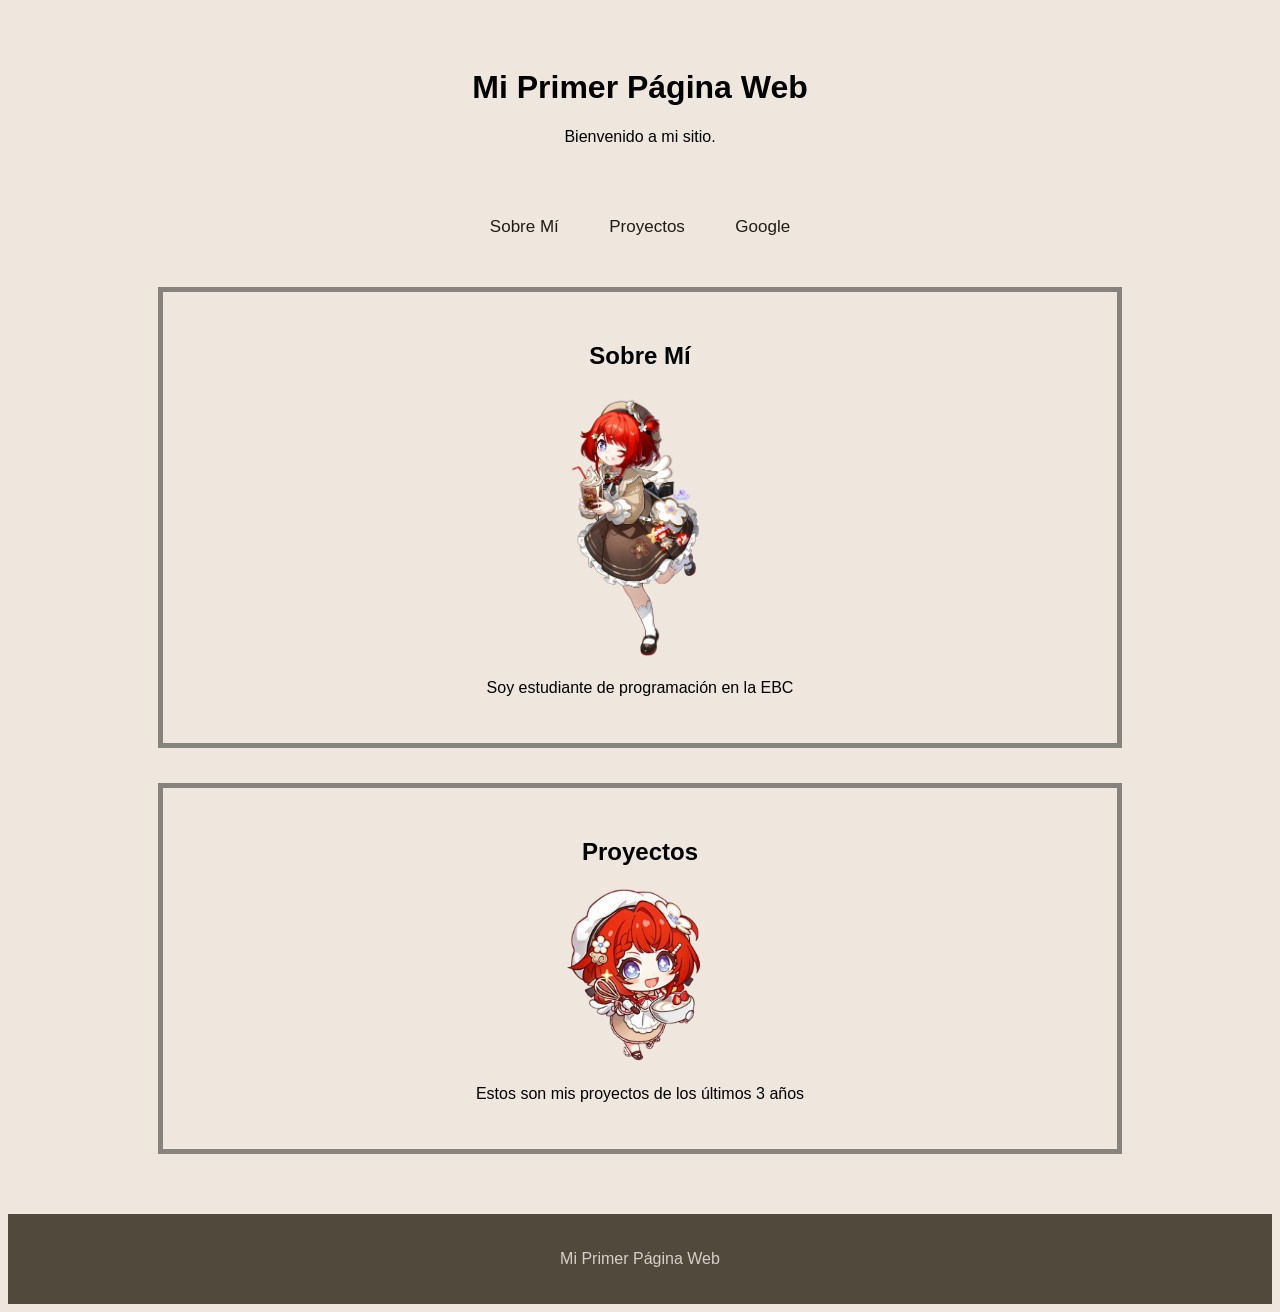
==== index.html @ ec69f262 "Add files via upload" ====
<!DOCTYPE html>
<html lang="en">

    <head>
        <meta charset="UTF-8">
        <meta name="viewport" content="width=device-width, initial-scale=1.0">
        <title>Mi Primera Página</title>
        <link rel="stylesheet" href="./style.css">
    </head>

    <body>
        <header>
              <h1>Mi Primer Página Web</h1>
              <p>Bienvenido a mi sitio.</p>
        </header>

        <nav>
            <a href="#Sobre-mi">Sobre Mí</a>
            <a href="#Proyectos">Proyectos</a>
            <a href="https://www.google.com">Google</a>
        </nav>

        <section id="Sobre-mi">
            <h2>Sobre Mí</h2>
            <img src="./img/tribisina.png" alt="Honkai Star Rail Tribbie">
            <p>Soy estudiante de programación en la EBC</p>
        </section>

       <section id="Proyectos">
            <h2>Proyectos</h2>
            <img src="./img/tribichef.png" alt="Tribbie Chibi">
            <p>Estos son mis proyectos de los últimos 3 años</p>
        </section>

        <footer>
            <p>Mi Primer Página Web</p>
        </footer>
    
    </body>

    <script src="./script.js"></script>

</html>
---- style.css ----
body{
    font-family: Verdana, Geneva, Tahoma, sans-serif;
    background-color: rgb(239, 230, 221);
    margin: 5;
}

header{
    text-align: center;
    padding: 40px;    
}


    
nav{
    text-align: center;
    padding: 15px;
}

nav a{
    text-decoration: none;
    margin: 23px;
    color: rgb(31, 27, 22);
    font-size: 17px;
}

nav a:hover{
    color: rgb(184, 171, 155);
}

section{
    padding: 30px;
}

footer{
    text-align: center;
    padding: 20px;
    background-color: rgb(82, 73, 61);
    margin-top: 60px;
    color: rgb(214, 207, 200);
}

section{
    border: 5px solid rgb(133, 131, 123);
    text-align: center;
    margin-left: 150px;
    margin-right: 150px;
    margin-bottom: 35px;
    margin-top: 35px;
}

img{
    width: 20%;
    border-radius: 10%;
}

@media (max-width: 600px) {
    header{
        padding: 10px;

    }
    nav a{
        display: block;
        margin: 10px;
    }

    section{
        text-align: center;
        width: 300px;
        padding: 15px;
        margin-left: 75px;
        margin-right: 75px;
        margin-bottom: 16px;
        margin-top: 16px;
    }

    h1{
        font-size: 20px;
    }

    img{
        width: 80%;
    }
}
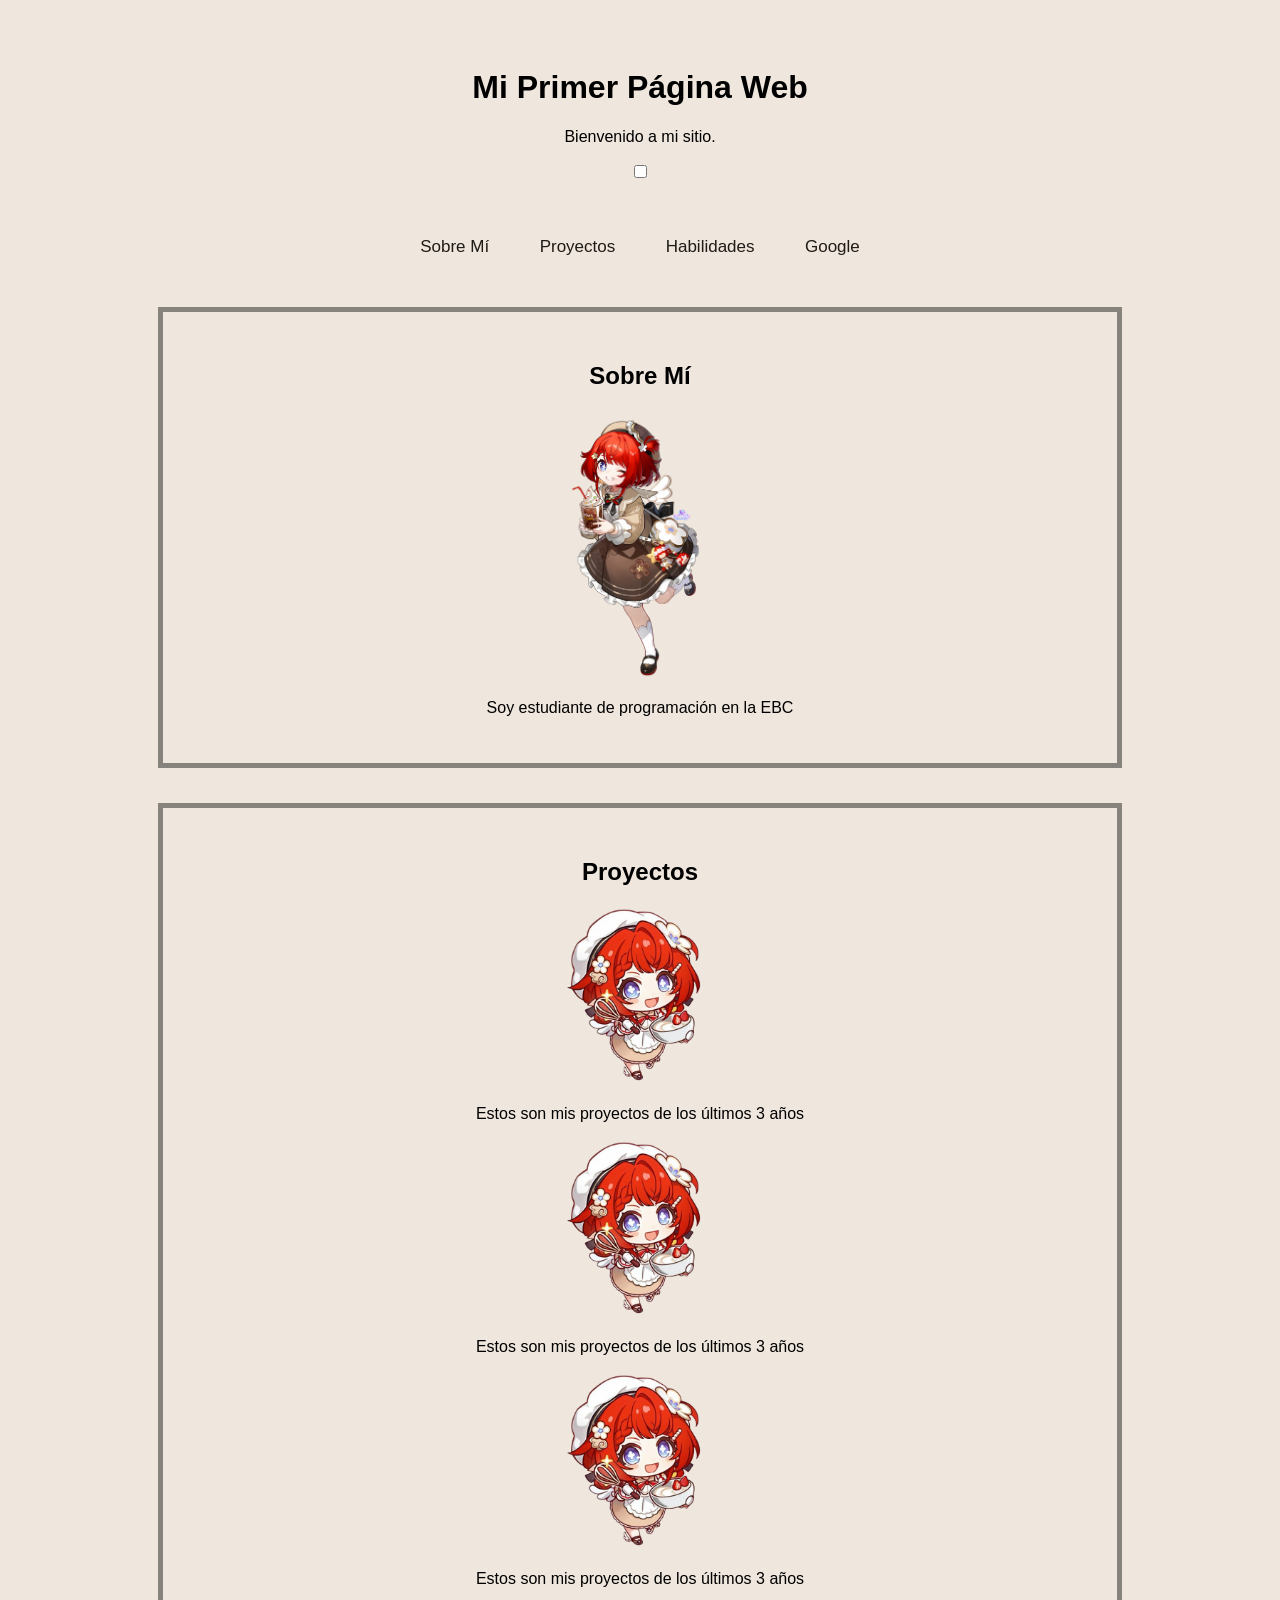
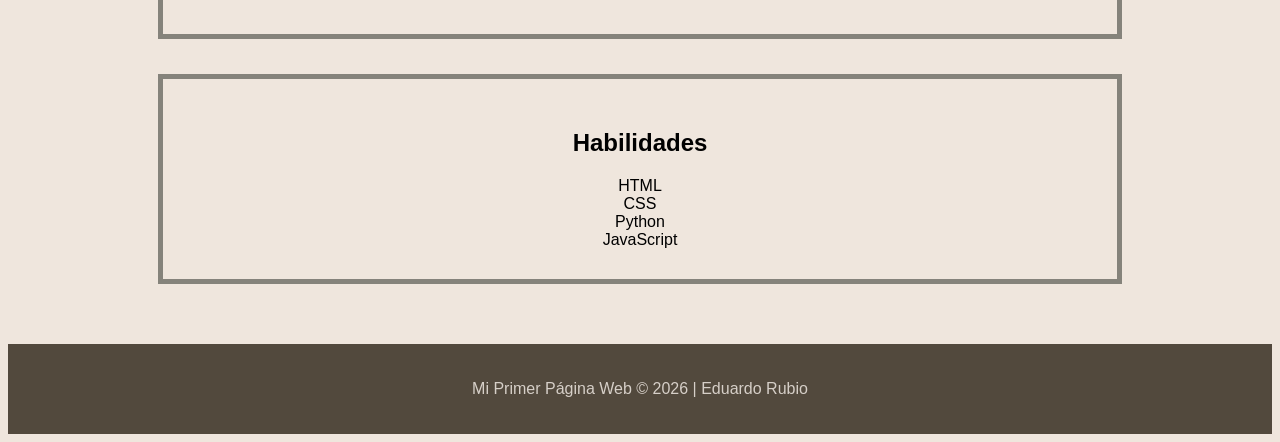
==== commit c6e93c9f: "Refactor index.html with new sections and classes Updated the HTML structure to include new sections" ====
--- a/index.html
+++ b/index.html
@@ -9,35 +9,69 @@
     </head>
 
     <body>
-        <header>
+        <header class="header">
               <h1>Mi Primer Página Web</h1>
-              <p>Bienvenido a mi sitio.</p>
+              <p class="subtitulo">Bienvenido a mi sitio.</p>
+                <label id="btn-tema" class="switch">
+                    <input type="checkbox">
+                    <span class="slider round"></span>
+                </label>
         </header>
 
-        <nav>
+        <nav class="menu">
             <a href="#Sobre-mi">Sobre Mí</a>
             <a href="#Proyectos">Proyectos</a>
+            <a href="#Habilidades">Habilidades</a>
             <a href="https://www.google.com">Google</a>
         </nav>
 
-        <section id="Sobre-mi">
+     <main>
+        <section id="Sobre-mi" class="seccion">
             <h2>Sobre Mí</h2>
-            <img src="./img/tribisina.png" alt="Honkai Star Rail Tribbie">
-            <p>Soy estudiante de programación en la EBC</p>
+            <div class="sobre-mi-contenido">
+                <img src="./img/tribisina.png" alt="Honkai Star Rail Tribbie">
+                <div class="texto">
+                    <p>Soy estudiante de programación en la EBC</p>
+                </div>
+            </div>
         </section>
 
-       <section id="Proyectos">
+       <section id="Proyectos" class="seccion">
             <h2>Proyectos</h2>
-            <img src="./img/tribichef.png" alt="Tribbie Chibi">
-            <p>Estos son mis proyectos de los últimos 3 años</p>
+            <div class="cards">
+                <div class="proyecto-card">
+                <img src="./img/tribichef.png" alt="Tribbie Chibi">
+                <p>Estos son mis proyectos de los últimos 3 años</p>
+            </div>
+            <div class="proyecto-card">
+                <img src="./img/tribichef.png" alt="Tribbie Chibi">
+                <p>Estos son mis proyectos de los últimos 3 años</p>
+            </div>
+            <div class="proyecto-card">
+                <img src="./img/tribichef.png" alt="Tribbie Chibi">
+                <p>Estos son mis proyectos de los últimos 3 años</p>
+            </div>
+            </div>
+            
         </section>
 
-        <footer>
-            <p>Mi Primer Página Web</p>
+        <section id="Habilidades" class="seccion">
+            <h2>Habilidades</h2>
+            <div class="habilidades-grid">
+                <div class="habilidades">HTML</div>
+                <div class="habilidades">CSS</div>
+                <div class="habilidades">Python</div>
+                <div class="habilidades">JavaScript</div>
+            </div>
+        </section>
+     </main>
+
+        <footer class="footer">
+            <p>Mi Primer Página Web &copy; 2026 | Eduardo Rubio</p>
         </footer>
     
     </body>
 
     <script src="./script.js"></script>
 
-</html>+</html>
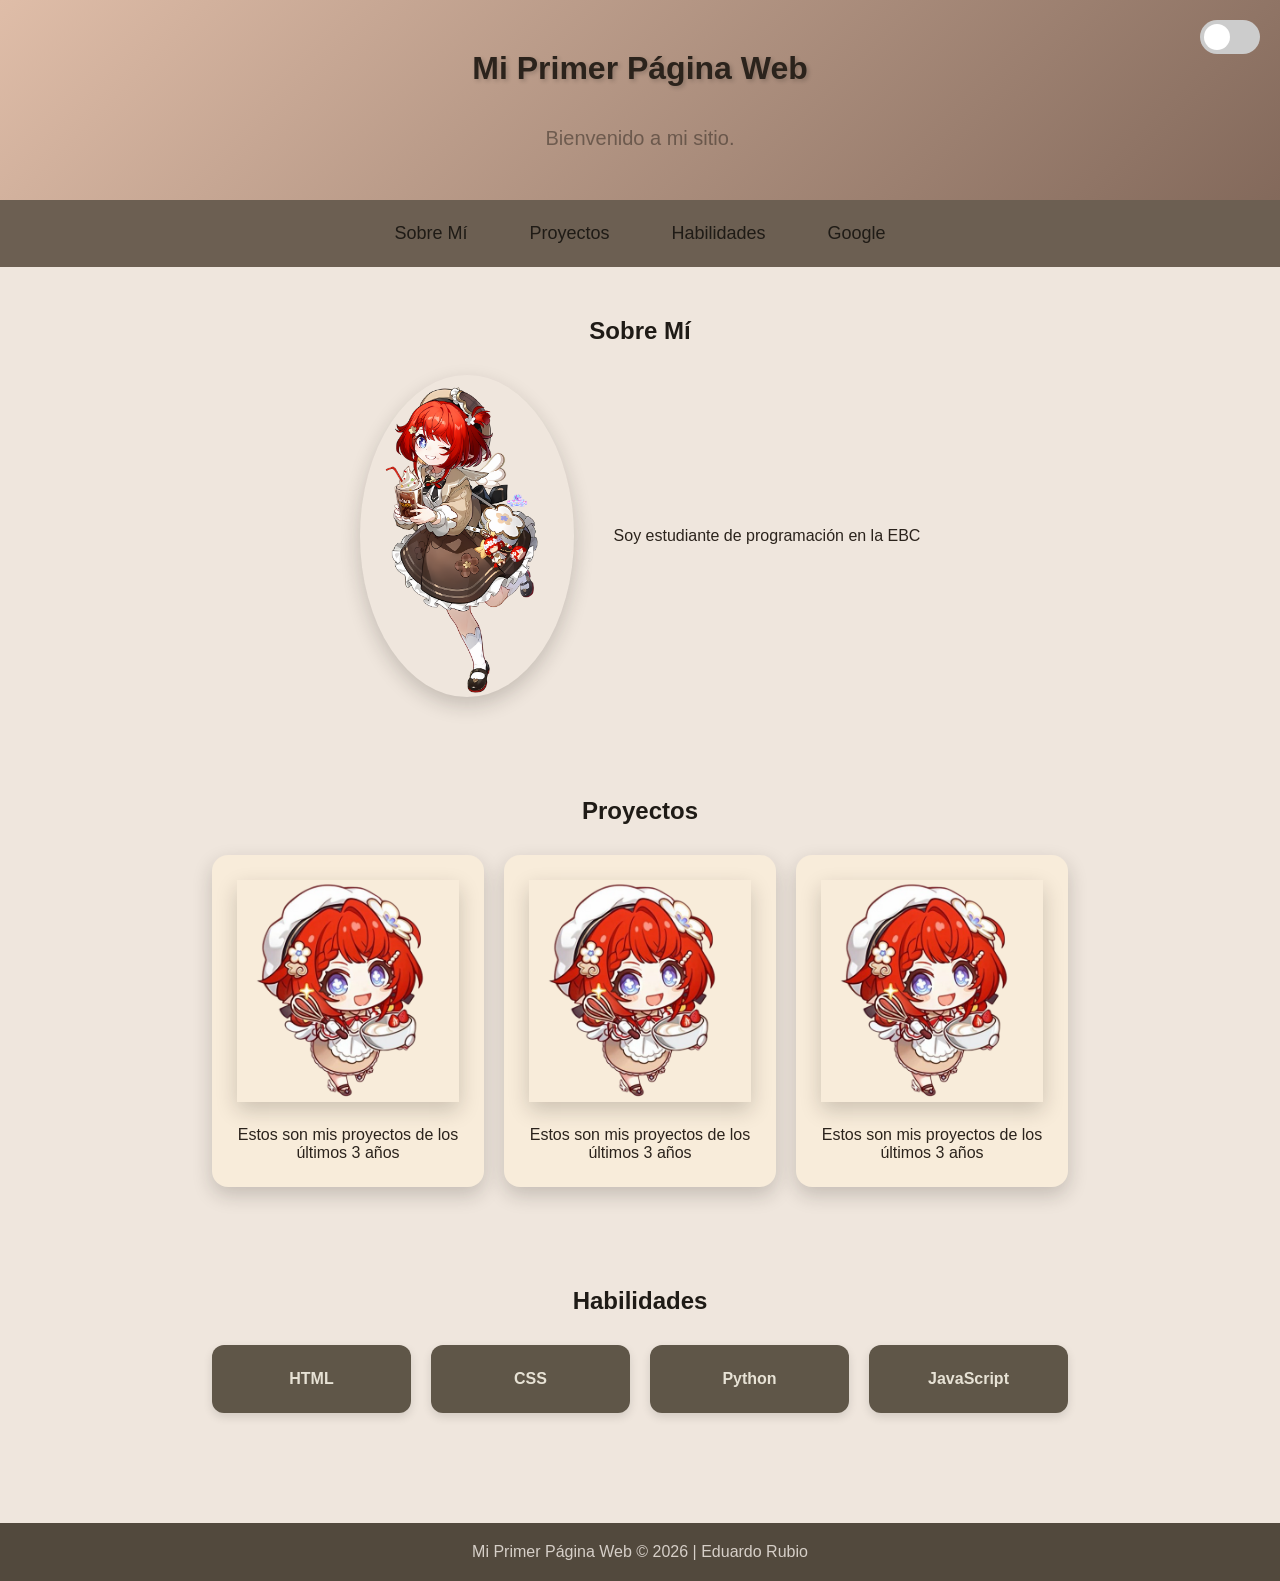
==== commit a88f1f12: "Add files via upload" ====
--- a/index.html
+++ b/index.html
@@ -74,4 +74,4 @@
 
     <script src="./script.js"></script>
 
-</html>
+</html>
--- a/style.css
+++ b/style.css
@@ -1,35 +1,141 @@
+/*Selector Universal*/
+
+*{
+    box-sizing: border-box;
+    margin: 0;
+    padding: 0;
+}
+
 body{
     font-family: Verdana, Geneva, Tahoma, sans-serif;
     background-color: rgb(239, 230, 221);
-    margin: 5;
-}
-
-header{
-    text-align: center;
-    padding: 40px;    
-}
-
-
+    color: rgb(43, 35, 28);
+}
+
+/*Header*/
+
+.header{
+    text-align: center;
+    padding: 50px 20px;
+    background: linear-gradient(135deg, rgb(223, 189, 168),  rgb(131, 105, 91));  
+    box-shadow: 0 4px 12px, rgb(113, 61, 61);
+}
+
+.header h1{
+    text-shadow: 2px 2px 4px rgba(0,0,0,0.2);
+    margin-bottom: 40px;
+}
     
+.subtitulo{
+    font-size: 20px;
+    opacity: .5;
+}
+
+/*Nav*/
+
 nav{
-    text-align: center;
+    display: flex;
+    justify-content: center;
+    gap: 30px;
     padding: 15px;
+    background-color: rgb(108, 95, 82);
 }
 
 nav a{
     text-decoration: none;
-    margin: 23px;
     color: rgb(31, 27, 22);
-    font-size: 17px;
+    font-size: 18px;
+    padding: 8px 16px;
+    transition: color 0.6s;
 }
 
 nav a:hover{
     color: rgb(184, 171, 155);
 }
 
-section{
-    padding: 30px;
-}
+/*Secciones*/
+.seccion{
+    padding: 50px 20px;
+    max-width: 70%;
+    margin: 0 auto;
+}
+
+.seccion h2{
+    text-align: center;
+    margin-bottom: 30px;
+    color: rgb(31, 27, 22);
+}
+
+/*Sobre mi*/
+
+.sobre-mi-contenido{
+    display: flex;
+    align-items: center;
+    gap: 40px;
+    justify-content: center;
+}
+ .sobre-mi-contenido img{
+    width: 25%;
+    object-fit: center;
+    border-radius: 50%;
+    box-shadow: 0 8px 20px rgba(31, 27, 22, 0.2);
+ }
+
+.texto{
+    max-width: 50%;
+    text-align: justify;
+}
+
+/*Proyectos*/
+
+.proyecto-card{
+    text-align: center;
+    background-color: rgb(248, 236, 218);
+    padding: 25px;
+    border-radius: 16px;
+    box-shadow: 0 8px 20px rgba(31, 27, 22, 0.2);
+    max-width: 33%;
+    margin: 0 auto;
+}
+
+.proyecto-card img{
+    width: 100%;
+    border: 12px;
+    margin-bottom: 20px;
+    box-shadow: 0 8px 20px rgba(31, 27, 22, 0.2);
+}
+
+.cards{
+    display: flex;
+    gap: 20px;
+}
+
+/*Habilidades*/
+
+.habilidades-grid{
+    display: grid;
+    grid-template-columns: repeat(auto-fit, minmax(150px, 1fr));
+    gap: 20px;
+    max-width: 100%;
+    margin: 0;
+}
+
+.habilidades{
+    background-color: rgb(95, 86, 72);
+    color: rgb(231, 226, 213);
+    text-align: center;
+    padding: 25px;
+    border-radius: 12px;
+    font-weight: bold;
+    box-shadow: 0 4px 10px rgba(0,0,0,0.12);
+    transition: transform 0.3s;
+}
+
+.habilidades:hover{
+    transform: translateY(-5px);
+    background-color: rgb(110, 94, 70);
+}
+
 
 footer{
     text-align: center;
@@ -39,18 +145,99 @@
     color: rgb(214, 207, 200);
 }
 
-section{
-    border: 5px solid rgb(133, 131, 123);
-    text-align: center;
-    margin-left: 150px;
-    margin-right: 150px;
-    margin-bottom: 35px;
-    margin-top: 35px;
-}
-
-img{
-    width: 20%;
-    border-radius: 10%;
+.switch {
+  position: absolute;
+  top: 20px;
+  right: 20px;
+  width: 60px;
+  height: 34px;
+}
+
+/* Hide default HTML checkbox */
+.switch input {
+  opacity: 0;
+  width: 0;
+  height: 0;
+}
+
+/* The slider */
+.slider {
+  position: absolute;
+  cursor: pointer;
+  top: 0;
+  left: 0;
+  right: 0;
+  bottom: 0;
+  background-color: #ccc;
+  -webkit-transition: .4s;
+  transition: .4s;
+}
+
+.slider:before {
+  position: absolute;
+  content: "";
+  height: 26px;
+  width: 26px;
+  left: 4px;
+  bottom: 4px;
+  background-color: white;
+  -webkit-transition: .4s;
+  transition: .4s;
+}
+
+input:checked + .slider {
+  background-color: #484031;
+}
+
+input:focus + .slider {
+  box-shadow: 0 0 1px #484031;
+}
+
+input:checked + .slider:before {
+  -webkit-transform: translateX(26px);
+  -ms-transform: translateX(26px);
+  transform: translateX(26px);
+}
+
+/* Rounded sliders */
+.slider.round {
+  border-radius: 34px;
+}
+
+.slider.round:before {
+  border-radius: 50%;
+}
+
+/*Modo Oscuro*/
+
+body.oscuro{
+    background-color: #2e281e;
+    color: #eae5e5;
+}
+
+body.oscuro .header{
+    background: linear-gradient(135deg, rgb(137, 121, 110),  rgb(70, 53, 44));  
+}
+
+body.oscuro nav{
+    background-color: rgb(139, 123, 103);
+}
+
+body.oscuro .seccion h2{
+    color:aliceblue;
+}
+
+body.oscuro .proyecto-card{
+    background-color: #877f70;
+    color: rgb(230, 219, 205);
+}
+
+body.oscuro .habilidades{
+    color:aliceblue;
+}
+
+body.oscuro footer{
+    background-color: rgb(154, 144, 132);
 }
 
 @media (max-width: 600px) {
@@ -58,26 +245,43 @@
         padding: 10px;
 
     }
+    nav {
+       flex-direction: column;
+       text-align: center;
+       gap: 10px;
+    }
+
     nav a{
-        display: block;
-        margin: 10px;
-    }
-
-    section{
+        padding: 6px;
+    }
+    .seccion{
         text-align: center;
-        width: 300px;
-        padding: 15px;
-        margin-left: 75px;
-        margin-right: 75px;
-        margin-bottom: 16px;
-        margin-top: 16px;
-    }
-
-    h1{
-        font-size: 20px;
-    }
-
-    img{
-        width: 80%;
-    }
-}+        padding: 0px;
+        max-width: 100%;
+    }
+
+    .sobre-mi-contenido{
+        flex-direction: column;
+    }
+
+    .sobre-mi-contenido img{
+        width: 70%;
+    }
+
+    .texto{
+        max-width: 80%;
+        margin-bottom: 10px;
+    }
+
+    .cards{
+       flex-direction: column;
+       gap: 0;
+    }
+
+    .proyecto-card{
+        margin: 5%;
+        max-width: 90%;
+
+    }
+
+}
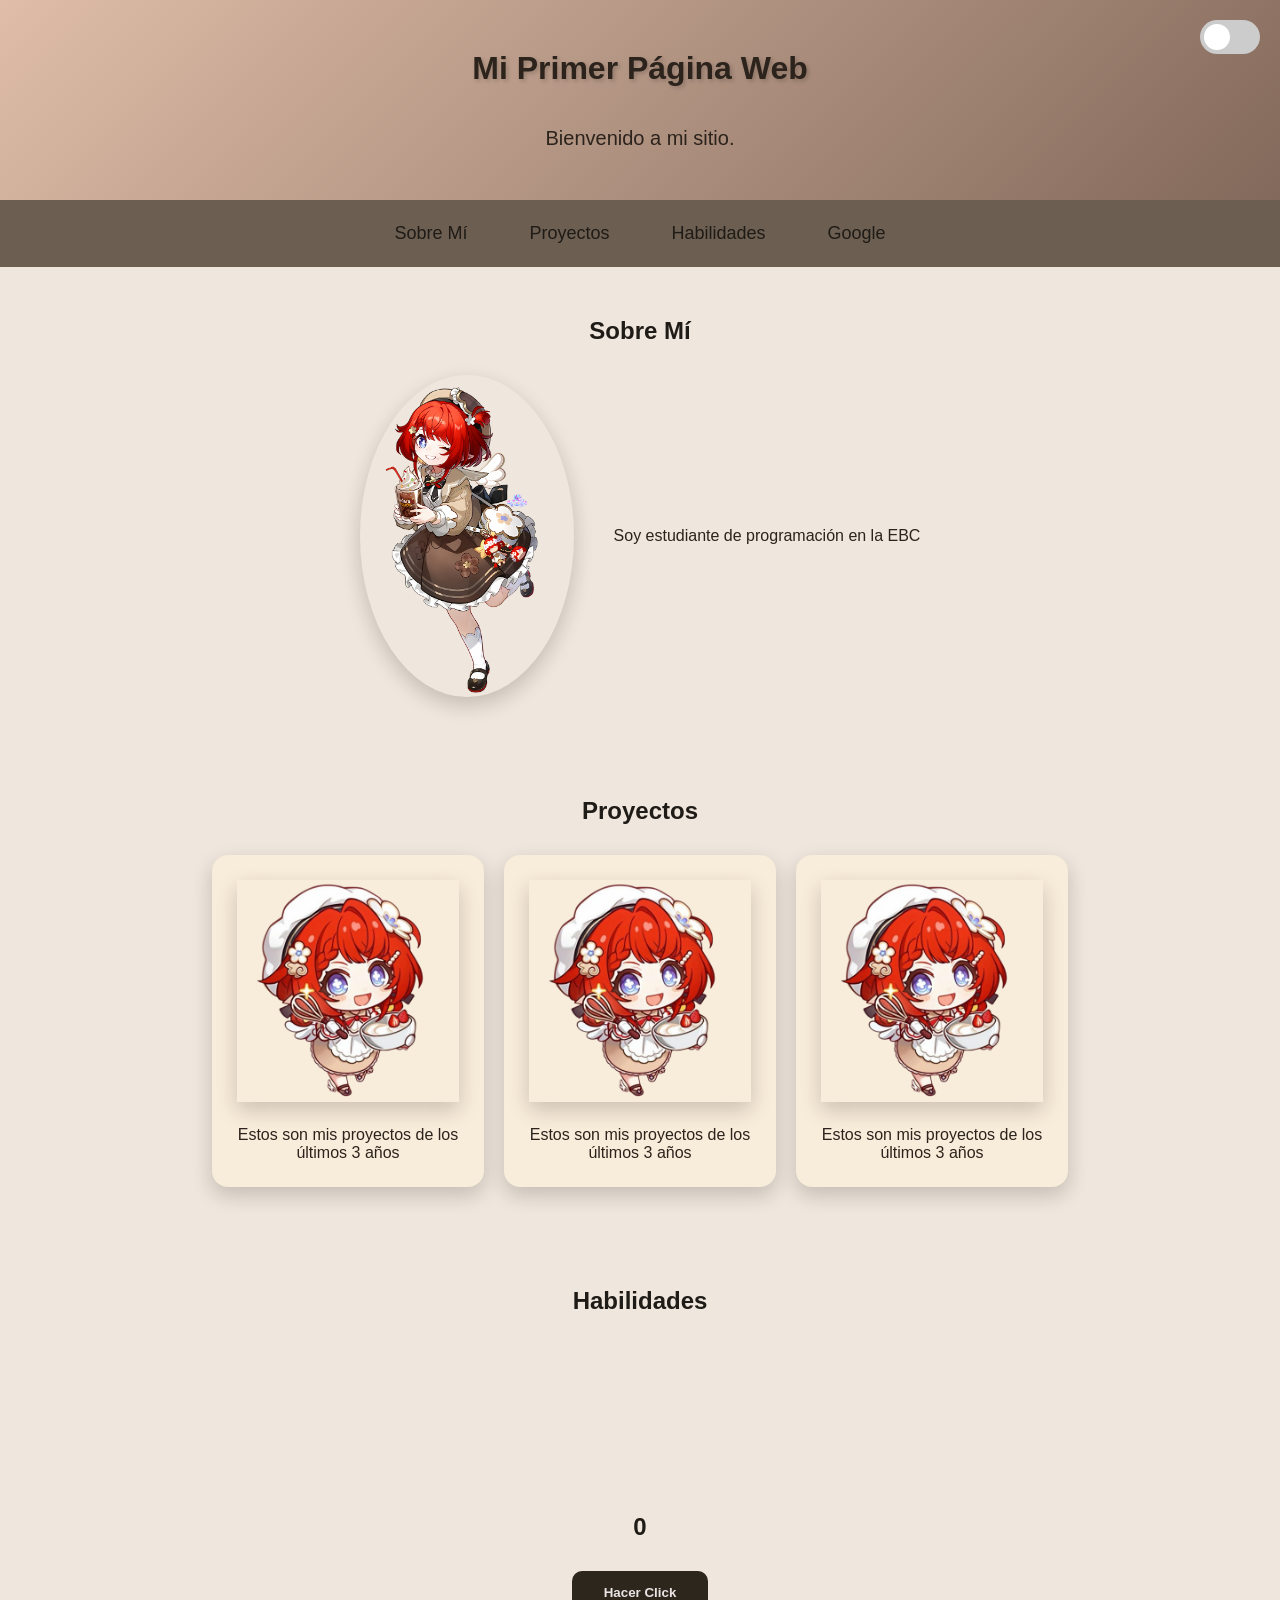
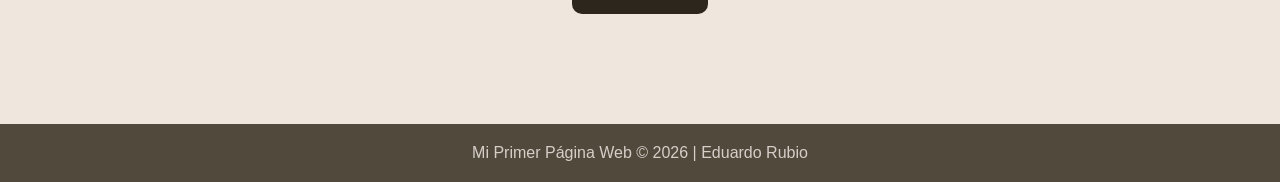
==== commit b182ccdb: "Add files via upload" ====
--- a/index.html
+++ b/index.html
@@ -5,13 +5,14 @@
         <meta charset="UTF-8">
         <meta name="viewport" content="width=device-width, initial-scale=1.0">
         <title>Mi Primera Página</title>
+        <link href="https://unpkg.com/aos@2.3.1/dist/aos.css" rel="stylesheet">
         <link rel="stylesheet" href="./style.css">
     </head>
 
     <body>
         <header class="header">
-              <h1>Mi Primer Página Web</h1>
-              <p class="subtitulo">Bienvenido a mi sitio.</p>
+              <h1 data-aos="fade-down" data-aos-easing="linear" data-aos-duration="500">Mi Primer Página Web</h1>
+              <p data-aos="fade-up" data-aos-duration="650" class="subtitulo">Bienvenido a mi sitio.</p>
                 <label id="btn-tema" class="switch">
                     <input type="checkbox">
                     <span class="slider round"></span>
@@ -39,15 +40,15 @@
        <section id="Proyectos" class="seccion">
             <h2>Proyectos</h2>
             <div class="cards">
-                <div class="proyecto-card">
+                <div class="proyecto-card" data-aos="zoom-in" data-aos-duration="500">
                 <img src="./img/tribichef.png" alt="Tribbie Chibi">
                 <p>Estos son mis proyectos de los últimos 3 años</p>
             </div>
-            <div class="proyecto-card">
+            <div class="proyecto-card" data-aos="zoom-in" data-aos-duration="700">
                 <img src="./img/tribichef.png" alt="Tribbie Chibi">
                 <p>Estos son mis proyectos de los últimos 3 años</p>
             </div>
-            <div class="proyecto-card">
+            <div class="proyecto-card" data-aos="zoom-in" data-aos-duration="900">
                 <img src="./img/tribichef.png" alt="Tribbie Chibi">
                 <p>Estos son mis proyectos de los últimos 3 años</p>
             </div>
@@ -56,13 +57,18 @@
         </section>
 
         <section id="Habilidades" class="seccion">
-            <h2>Habilidades</h2>
+            <h2 data-aos="fade-up" data-aos-duration="1000">Habilidades</h2>
             <div class="habilidades-grid">
-                <div class="habilidades">HTML</div>
-                <div class="habilidades">CSS</div>
-                <div class="habilidades">Python</div>
-                <div class="habilidades">JavaScript</div>
+                <div class="habilidades" data-aos="flip-left" data-aos-duration="300">HTML</div>
+                <div class="habilidades" data-aos="flip-left" data-aos-duration="300">CSS</div>
+                <div class="habilidades" data-aos="flip-left" data-aos-duration="300">Python</div>
+                <div class="habilidades" data-aos="flip-left" data-aos-duration="300">JavaScript</div>
             </div>
+        </section>
+
+        <section class="seccion contador-seccion">
+            <h2 id="numero">0</h2>
+            <button id="btn-contador" type="button">Hacer Click</button>
         </section>
      </main>
 
@@ -71,7 +77,10 @@
         </footer>
     
     </body>
-
+    <script src="https://unpkg.com/aos@2.3.1/dist/aos.js"></script>
+    <script>
+        AOS.init();
+    </script>
     <script src="./script.js"></script>
 
 </html>
--- a/style.css
+++ b/style.css
@@ -240,6 +240,39 @@
     background-color: rgb(154, 144, 132);
 }
 
+.contador-seccion{
+    text-align: center;
+}
+
+#btn-contador{
+    background-color: #2c261d;
+    color: #eae5e5;
+    border: none;
+    padding: 14px 32px;
+    border-radius: 10px;
+    cursor: pointer;
+    font-weight: bold;
+    transition: background-color 0.3, transform 0.3s;
+}
+
+#btn-contador:hover{
+    background-color: #484031;
+    transform: translateY(-2px);
+}
+
+#btn-contador:active{
+    transform: translateY(0);
+}
+
+body.oscuro #btn-contador{
+    background-color: #c9b391;
+}
+
+body.oscuro #btn-contador:hover{
+    background-color: #857a64;
+    transform: translateY(-2px);
+}
+
 @media (max-width: 600px) {
     header{
         padding: 10px;
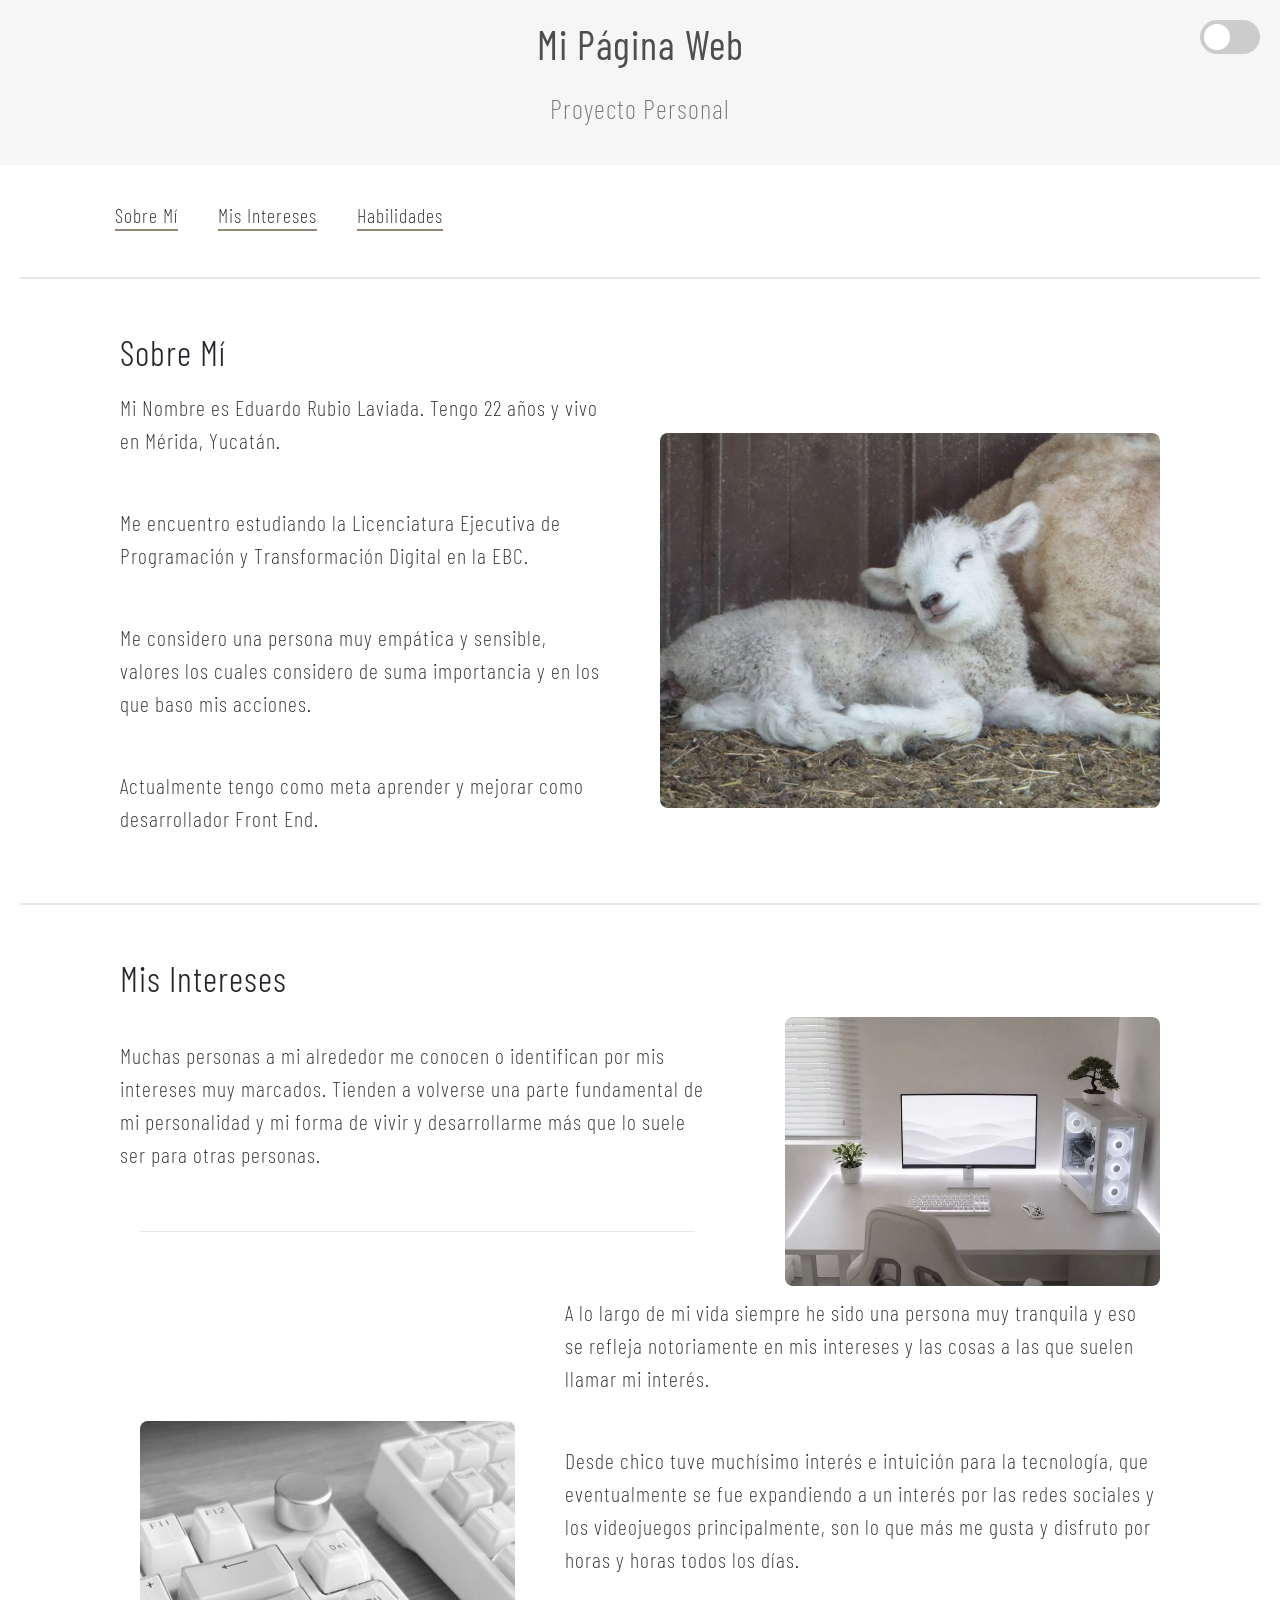
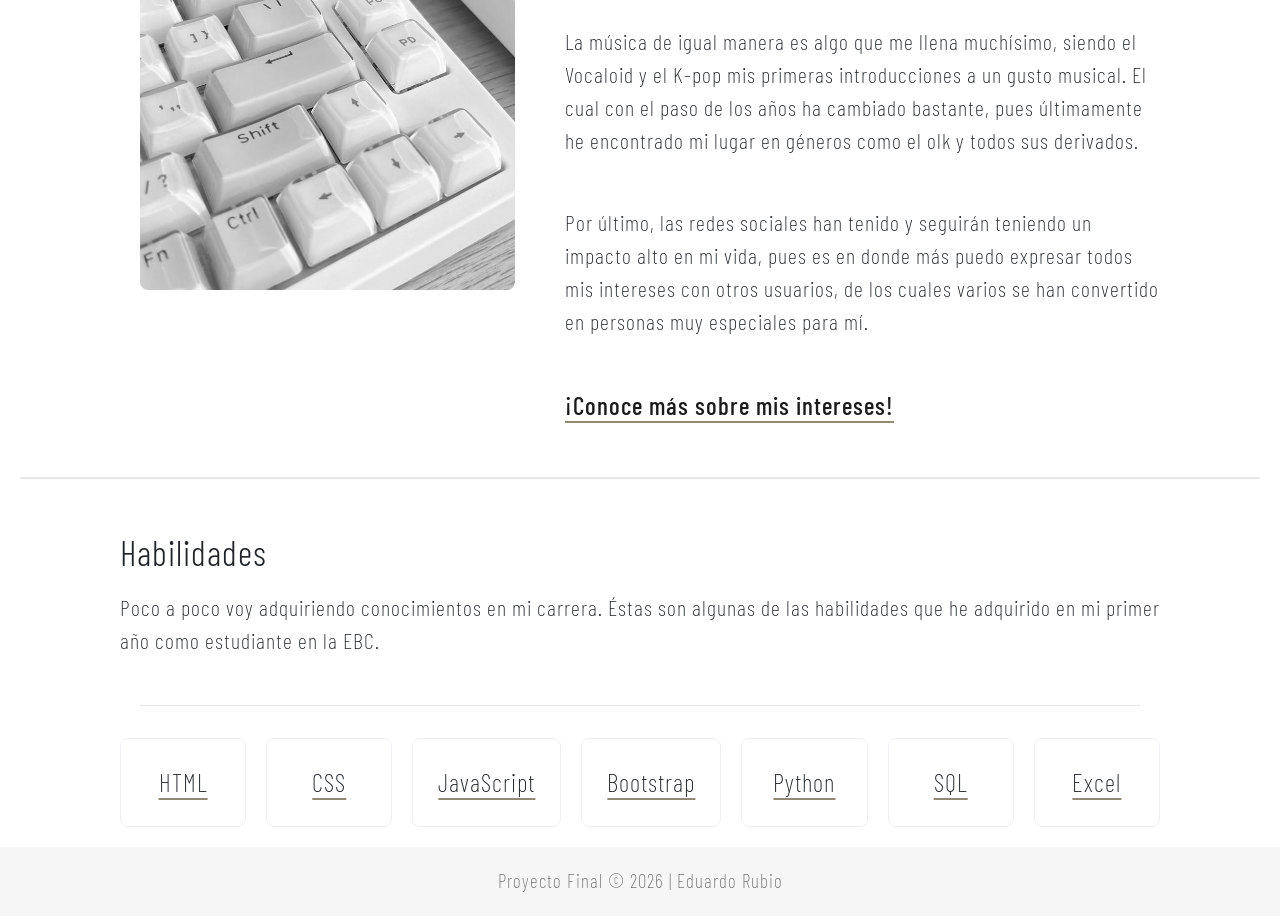
==== commit 7517a002: "Add files via upload" ====
--- a/index.html
+++ b/index.html
@@ -1,86 +1,133 @@
 <!DOCTYPE html>
 <html lang="en">
+<head>
+    <meta charset="UTF-8">
+    <meta name="viewport" content="width=device-width, initial-scale=1.0">
+    <title>Proyecto Final</title>
+    <link href="https://cdn.jsdelivr.net/npm/bootstrap@5.3.3/dist/css/bootstrap.min.css" rel="stylesheet">    <link rel="preconnect" href="https://fonts.googleapis.com">
+    <link rel="preconnect" href="https://fonts.googleapis.com">
+    <link rel="preconnect" href="https://fonts.gstatic.com" crossorigin>
+    <link href="https://fonts.googleapis.com/css2?family=Barlow+Condensed:wght@100;200;300&display=swap" rel="stylesheet">
+    <link rel="stylesheet" href="https://cdnjs.cloudflare.com/ajax/libs/animate.css/4.1.1/animate.min.css">
+    <link rel="stylesheet" href="./styles.css">
+</head>
+<body class="animate__animated animate__fadeIn">
+    <header class="header">
+        <h1>Mi Página Web</h1>
+        <p class="textito">Proyecto Personal</p>
+             <label class="switch">
+                <input type="checkbox" id="themeToggle">
+                <span class="slider round"></span>
+            </label>
+    </header>
 
-    <head>
-        <meta charset="UTF-8">
-        <meta name="viewport" content="width=device-width, initial-scale=1.0">
-        <title>Mi Primera Página</title>
-        <link href="https://unpkg.com/aos@2.3.1/dist/aos.css" rel="stylesheet">
-        <link rel="stylesheet" href="./style.css">
-    </head>
+    <nav class="menu">
+        <a href="#SobreMi">Sobre Mí</a>
+        <a href="#MisIntereses"> Mis Intereses</a>
+        <a href="#Habilidades">Habilidades</a>
+    </nav>
+  
+    <hr>
 
-    <body>
-        <header class="header">
-              <h1 data-aos="fade-down" data-aos-easing="linear" data-aos-duration="500">Mi Primer Página Web</h1>
-              <p data-aos="fade-up" data-aos-duration="650" class="subtitulo">Bienvenido a mi sitio.</p>
-                <label id="btn-tema" class="switch">
-                    <input type="checkbox">
-                    <span class="slider round"></span>
-                </label>
-        </header>
-
-        <nav class="menu">
-            <a href="#Sobre-mi">Sobre Mí</a>
-            <a href="#Proyectos">Proyectos</a>
-            <a href="#Habilidades">Habilidades</a>
-            <a href="https://www.google.com">Google</a>
-        </nav>
-
-     <main>
-        <section id="Sobre-mi" class="seccion">
+    <main>
+        <section id="SobreMi" class="section">
             <h2>Sobre Mí</h2>
-            <div class="sobre-mi-contenido">
-                <img src="./img/tribisina.png" alt="Honkai Star Rail Tribbie">
+            <div class="contenidoSM">
                 <div class="texto">
-                    <p>Soy estudiante de programación en la EBC</p>
+                    <p>Mi Nombre es Eduardo Rubio Laviada. Tengo 22 años y vivo en Mérida, Yucatán.</p> 
+                    <br>
+                    <p>Me encuentro estudiando la Licenciatura Ejecutiva de Programación y Transformación Digital en la EBC.</p>
+                    <br>
+                    <p>Me considero una persona muy empática y sensible, valores los cuales considero de suma importancia y en los que baso mis acciones.</p>
+                    <br>
+                    <p>Actualmente tengo como meta aprender y mejorar como desarrollador Front End.</p>
                 </div>
+                <img class="imgSM" src="./img/Lambing.jpg" alt="">
             </div>
         </section>
 
-       <section id="Proyectos" class="seccion">
-            <h2>Proyectos</h2>
-            <div class="cards">
-                <div class="proyecto-card" data-aos="zoom-in" data-aos-duration="500">
-                <img src="./img/tribichef.png" alt="Tribbie Chibi">
-                <p>Estos son mis proyectos de los últimos 3 años</p>
+     <hr class="divisor">
+
+        <section id="MisIntereses" class="section">
+            <h2>Mis Intereses</h2>
+            <div class="contenidoInt">
+                <div class="textoInt">
+                    <p>
+                       Muchas personas a mi alrededor me conocen o identifican por mis intereses muy marcados.
+                       Tienden a volverse una parte fundamental de mi personalidad y mi forma de vivir y desarrollarme más que
+                       lo suele ser para otras personas.
+                    </p>
+                    <hr class="hrInt">
+                </div>
+                <img src="./img/setup.jpg" alt="">
             </div>
-            <div class="proyecto-card" data-aos="zoom-in" data-aos-duration="700">
-                <img src="./img/tribichef.png" alt="Tribbie Chibi">
-                <p>Estos son mis proyectos de los últimos 3 años</p>
-            </div>
-            <div class="proyecto-card" data-aos="zoom-in" data-aos-duration="900">
-                <img src="./img/tribichef.png" alt="Tribbie Chibi">
-                <p>Estos son mis proyectos de los últimos 3 años</p>
-            </div>
-            </div>
-            
-        </section>
 
-        <section id="Habilidades" class="seccion">
-            <h2 data-aos="fade-up" data-aos-duration="1000">Habilidades</h2>
-            <div class="habilidades-grid">
-                <div class="habilidades" data-aos="flip-left" data-aos-duration="300">HTML</div>
-                <div class="habilidades" data-aos="flip-left" data-aos-duration="300">CSS</div>
-                <div class="habilidades" data-aos="flip-left" data-aos-duration="300">Python</div>
-                <div class="habilidades" data-aos="flip-left" data-aos-duration="300">JavaScript</div>
+            <div class="contenidoInt">
+                <img src="./img/teclado.jpg" alt="">
+                <div class="textoInt2">
+                    <p>
+                        A lo largo de mi vida siempre he sido una persona muy tranquila y eso
+                        se refleja notoriamente en mis intereses y las cosas a las que suelen 
+                        llamar mi interés. 
+                    </p>
+                    <br>
+                    <p>
+                        Desde chico tuve muchísimo interés e intuición para la tecnología,
+                        que eventualmente se fue expandiendo a un interés por las redes sociales y
+                        los videojuegos principalmente, son lo que más me gusta y disfruto por horas y horas todos los días.
+                    </p>
+                    <br>
+                    <p>
+                        La música de igual manera es algo que me llena muchísimo, siendo el Vocaloid y el K-pop mis
+                        primeras introducciones a un gusto musical. El cual con el paso de los años ha cambiado bastante, 
+                        pues últimamente he encontrado mi lugar en géneros como el olk y todos sus derivados.
+                    </p>
+                    <br>
+                    <p>
+                        Por último, las redes sociales han tenido y seguirán teniendo un impacto alto en mi vida,
+                        pues es en donde más puedo expresar todos mis intereses con otros usuarios, de los cuales varios
+                        se han convertido en personas muy especiales para mí.
+                    </p>
+                    <br>
+                    <div class="navIntereses">
+                    <a href="intereses.html">¡Conoce más sobre mis intereses!</a>
+                    </div>
+                </div>
+                
             </div>
         </section>
 
-        <section class="seccion contador-seccion">
-            <h2 id="numero">0</h2>
-            <button id="btn-contador" type="button">Hacer Click</button>
+     <hr class="divisor">
+ 
+        <section id="Habilidades" class="section">
+            <h2>Habilidades</h2>
+            <p class="texto">Poco a poco voy adquiriendo conocimientos en mi carrera. 
+            Éstas son algunas de las habilidades que he adquirido en mi primer año como estudiante en la EBC.
+            </p>  
+            <hr>
+            <div class="contenidoHB">
+                <div class="habilidades">HTML</div>
+                <div class="habilidades">CSS</div>
+                <div class="habilidades">JavaScript</div>
+                <div class="habilidades">Bootstrap</div>
+                <div class="habilidades">Python</div>
+                <div class="habilidades">SQL</div>
+                <div class="habilidades">Excel</div>
+            </div>
         </section>
-     </main>
+    </main>
 
-        <footer class="footer">
-            <p>Mi Primer Página Web &copy; 2026 | Eduardo Rubio</p>
-        </footer>
-    
-    </body>
-    <script src="https://unpkg.com/aos@2.3.1/dist/aos.js"></script>
-    <script>
-        AOS.init();
-    </script>
+    <footer>
+    <p>Proyecto Final &copy; 2026 | Eduardo Rubio</p>
+    </footer>
+
+   
+<button id="backToTopBtn">
+    &#8679;
+</button>
+
+    <script src="https://cdn.jsdelivr.net/npm/bootstrap@5.3.3/dist/js/bootstrap.bundle.min.js"></script>
     <script src="./script.js"></script>
+</body>
+</html>
 
-</html>
--- a/styles.css
+++ b/styles.css
@@ -0,0 +1,588 @@
+* {
+  margin: 0;
+  padding: 0;
+  box-sizing: border-box;
+}
+
+html {
+  scroll-behavior: smooth;
+}
+
+body {
+  font-family: 'Barlow Condensed', sans-serif;
+  font-weight: 200;
+  letter-spacing: 1px;
+  background-color: white;
+}
+
+@keyframes Transformation {
+  from {
+    opacity: 0;
+  }
+  to {
+    opacity: 1;
+  }
+}
+
+.header {
+  color: #4e4e4d;
+  text-align: center;
+  padding: 20px;
+  font-size: 35px;
+  background-color: #6161610e;
+}
+
+footer {
+  color: #727272;
+  text-align: center;
+  padding: 20px;
+  font-size: 19px;
+  background-color: #6161610e;
+}
+
+footer p{
+  margin-bottom: 0;
+}
+
+.textito {
+  margin-top: 20px;
+  font-size: 27px;
+  color: #727272;
+}
+
+hr {
+  border: none;
+  height: 2px;
+  background-color: #e5e7eb;
+  margin: 32px 20px;
+  border-radius: 5px;
+  opacity: 1;
+}
+
+.hrInt {
+  margin-top: 60px;
+  height: 1px;
+}
+
+h1 {
+  font-weight: 400;
+}
+
+h2 {
+  font-weight: 300;
+  padding-bottom: 10px;
+  font-size: 35px;
+}
+
+nav {
+  display: flex;
+  text-align: start;
+  gap: 40px;
+  padding: 15px;
+  margin-left: 100px;
+  margin-top: 20px;
+}
+
+nav a,
+nav .nav-link {
+  display: inline-block;
+  font-size: 20px;
+  color: #1b1b1b;
+  text-decoration: underline;
+  text-decoration-color: #928874;
+  text-decoration-thickness: 2px;
+  text-underline-offset: 6px;
+  transition: transform .3s ease, text-shadow .3s ease;
+}
+
+nav a:hover,
+nav .nav-link:hover {
+  transform: translateY(-3px);
+  text-shadow: 2px 2px 4px rgba(91, 90, 90, 0.7);
+  color: #1b1b1b; 
+}
+
+.section {
+  display: grid;
+  padding: 20px;
+  max-width: 100%;
+  margin-left: 100px;
+  margin-right: 100px;
+}
+
+.contenidoSM {
+  display: flex;
+  align-items: center;
+  gap: 40px;
+  justify-content: center;
+}
+
+
+.contenidoSM img {
+  width: 500px;
+  object-fit: cover;
+  object-position: center;
+  border-radius: 8px;
+  margin-left: 20px;
+}
+
+.texto {
+  font-size: 22px;
+}
+
+.contenidoInt {
+  display: flex;
+  justify-content: center;
+  align-items: center;
+  gap: 50px;
+}
+
+
+.contenidoInt img {
+  width: 375px;
+  object-fit: cover;
+  object-position: left;
+  border-radius: 8px;
+  margin-left: 20px;
+}
+
+.textoInt {
+  text-align: start;
+  font-size: 22px;
+}
+
+.textoInt2 {
+  text-align: start;
+  font-size: 22px;
+  margin-top: 10px;
+}
+
+.navIntereses a {
+  display: inline-block;
+  font-size: 25px;
+  text-decoration: underline;
+  text-decoration-color: #928874;
+  text-decoration-thickness: 2px;
+  text-underline-offset: 6px;
+  color: #1b1b1b;
+  transition: transform .3s ease, text-shadow .3s ease;
+  font-weight: 475;
+}
+
+.navIntereses a:hover {
+  transform: translateY(-3px);
+  text-shadow: 2px 2px 4px rgba(91, 90, 90, 0.7);
+  color: #1b1b1b;
+}
+
+
+.contenidoHB {
+  display: grid;
+  grid-template-columns: repeat(7, 1fr);
+  gap: 20px;
+  max-width: 100%;
+  margin: 0;
+}
+
+.habilidades {
+  text-align: center;
+  padding: 25px;
+  border-radius: 8px;
+  transition: background-color .6s ease, box-shadow .6s ease, transform .3s ease;
+  font-size: 25px;
+  cursor: default;
+  text-decoration: underline;
+  text-decoration-color: #928874;
+  text-decoration-thickness: 2px;
+  text-underline-offset: 6px;
+  border: 1px solid #e5e7eb9d;
+}
+
+.habilidades:hover {
+  transform: translateY(-5px);
+  background-color: #fffcfcad;
+  box-shadow: 
+    0 6px 12px rgba(15, 23, 42, 0.05),
+    0 16px 28px rgba(15, 23, 42, 0.09);
+}
+
+
+.carousel-control-prev-icon,
+.carousel-control-next-icon {
+  background-color: rgba(0, 0, 0, 1);
+  border-radius: 50%;
+  width: 44px;
+  height: 44px;
+  background-size: 50%;
+  transition: background-color 0.3s ease;
+}
+
+.carousel-control-prev:hover .carousel-control-prev-icon,
+.carousel-control-next:hover .carousel-control-next-icon {
+  background-color: #928874; /* Matches your accent color on hover! */
+}
+
+.card{
+  border-radius: 8px;
+  transition: background-color .6s ease, box-shadow .6s ease, transform .3s ease;
+  font-size: 15px;
+  cursor: default;
+  text-decoration: underline;
+  text-decoration-color: #928874;
+  text-decoration-thickness: 2px;
+  text-underline-offset: 6px;
+  border: 1px solid #e5e7eb9d;
+}
+
+.card img{
+  width: 100%;
+  padding: 15px;
+}
+.card:hover{
+  transform: translateY(-9px);
+  background-color: #fffcfcad;
+  box-shadow: 
+    0 6px 12px rgba(15, 23, 42, 0.05),
+    0 16px 28px rgba(15, 23, 42, 0.09);
+}
+.section hr {
+  height: 1px;
+}
+
+#backToTopBtn {
+  position: fixed;
+  bottom: 30px;
+  right: 30px;
+  z-index: 1000;
+  width: 48px;
+  height: 48px;
+  border: none;
+  outline: none;
+  border-radius: 50%;
+  background-color: #c7c7c7;
+  color: #ffffff;
+  font-size: 22px;
+  cursor: pointer;
+  box-shadow: 0 4px 10px rgba(0, 0, 0, 0.25);
+  display: flex;
+  align-items: center;
+  justify-content: center;
+  opacity: 0;
+  visibility: hidden;
+  transition: opacity 0.3s ease, visibility 0.3s ease, background-color 0.2s ease, transform 0.3s ease;
+}
+
+#backToTopBtn.show {
+  opacity: 1;
+  visibility: visible;
+}
+
+#backToTopBtn:hover {
+  background-color: #928874;
+  transform: translateY(-3px);
+}
+
+
+
+.soft-touch-btn{
+  display: flex;
+  display: flex;         
+  margin: 30px auto;  
+  width: fit-content; 
+  padding: 14px 32px;
+  border-radius: 10px;
+  cursor: pointer;
+  font-size: 25px;
+  background-color: #ffffff;
+  text-decoration: underline;
+  text-decoration-color: #928874;
+  text-decoration-thickness: 2px;
+  text-underline-offset: 6px;
+  border: 1px solid #e5e7eb9d;
+  transition: transform 0.25s cubic-bezier(0.2, 0.8, 0.2, 1),
+              box-shadow 0.25s cubic-bezier(0.2, 0.8, 0.2, 1),
+              background-color 0.25s ease;  
+  box-shadow: 0 4px 14px rgba(146, 136, 116, 0.25);
+}
+.soft-touch-btn:hover {
+  transform: translateY(-2px);
+  box-shadow: 0 6px 18px rgba(146, 136, 116, 0.35);
+}
+.soft-touch-btn:active {
+  transform: translateY(1px) scale(0.97); /* subtle compress */
+  box-shadow: 0 2px 6px rgba(146, 136, 116, 0.2);
+  transition-duration: 0.1s; /* fast press, silky smooth release */
+}
+#counterValue {
+  display: inline-block;
+  font-weight: 500;
+}
+@keyframes softNumberFade {
+  0% {
+    opacity: 0.4;
+    transform: translateY(-2px);
+  }
+  100% {
+    opacity: 1;
+    transform: translateY(0);
+  }
+}
+.soft-update {
+  animation: softNumberFade 0.25s ease-out;
+}
+
+.switch {
+  position: absolute;
+  width: 60px;
+  height: 34px;
+  top: 20px;
+  right: 20px;
+
+}
+
+.switch input {
+  opacity: 0;
+  width: 0;
+  height: 0;
+}
+
+.slider {
+  position: absolute;
+  cursor: pointer;
+  top: 0;
+  left: 0;
+  right: 0;
+  bottom: 0;
+  background-color: #ccc;
+  -webkit-transition: .4s;
+  transition: .4s;
+}
+
+.slider:before {
+  position: absolute;
+  content: "";
+  height: 26px;
+  width: 26px;
+  left: 4px;
+  bottom: 4px;
+  background-color: white;
+  -webkit-transition: .4s;
+  transition: .4s;
+}
+
+input:checked + .slider {
+  background-color: #928874;
+}
+
+input:focus + .slider {
+  box-shadow: 0 0 1px #928874;
+}
+
+input:checked + .slider:before {
+  -webkit-transform: translateX(26px);
+  -ms-transform: translateX(26px);
+  transform: translateX(26px);
+}
+
+.slider.round {
+  border-radius: 34px;
+}
+
+.slider.round:before {
+  border-radius: 50%;
+}
+
+body.dark-mode {
+  background-color: #121212;
+  color: #f3f3f3;
+}
+body.dark-mode .header,
+body.dark-mode footer {
+  background-color: #1a1a1d;
+  color: #a1a1aa;
+}
+body.dark-mode h1,
+body.dark-mode h2 {
+  color: #f3f3f3;
+}
+body.dark-mode .textito {
+  color: #a1a1aa;
+}
+body.dark-mode .texto,
+body.dark-mode .textoInt,
+body.dark-mode .textoInt2 {
+  color: #e4e4e7;
+}
+body.dark-mode hr {
+  background-color: #2e2e33;
+}
+body.dark-mode nav a,
+body.dark-mode nav .nav-link,
+body.dark-mode .navIntereses a {
+  color: #f3f3f3;
+  text-decoration-color: #e2d7be;
+}
+body.dark-mode nav a:hover,
+body.dark-mode nav .nav-link:hover,
+body.dark-mode .navIntereses a:hover {
+  color: #e2d7be;
+  text-shadow: 2px 2px 8px rgba(0, 0, 0, 0.7);
+}
+body.dark-mode .habilidades {
+  background-color: #1c1c1f;
+  color: #f3f3f3;
+  border-color: #2e2e33;
+  text-decoration-color: #e2d7be;
+}
+body.dark-mode .habilidades:hover {
+  background-color: #27272b;
+  box-shadow: 
+    0 6px 14px rgba(0, 0, 0, 0.5), 
+    0 16px 28px rgba(0, 0, 0, 0.7);
+}
+body.dark-mode .card {
+  background-color: #1c1c1f;
+  color: #f3f3f3;
+  border-color: #2e2e33;
+  text-decoration-color: #e2d7be;
+}
+body.dark-mode .card:hover {
+  background-color: #27272b;
+  box-shadow: 
+    0 6px 14px rgba(0, 0, 0, 0.5), 
+    0 18px 30px rgba(0, 0, 0, 0.7);
+}
+body.dark-mode .soft-touch-btn {
+  background-color: #1c1c1f;
+  color: #f3f3f3;
+  border-color: #2e2e33;
+  text-decoration-color: #e2d7be;
+  box-shadow: 0 4px 14px rgba(0, 0, 0, 0.5);
+}
+body.dark-mode .soft-touch-btn:hover {
+  background-color: #27272b;
+  box-shadow: 0 6px 18px rgba(0, 0, 0, 0.7);
+}
+body.dark-mode .soft-touch-btn:active {
+  box-shadow: 0 2px 6px rgba(0, 0, 0, 0.4);
+}
+/* 8. Back to Top Button */
+body.dark-mode #backToTopBtn {
+  background-color: #2e2e33;
+}
+body.dark-mode #backToTopBtn:hover {
+  background-color: #e2d7be;
+  color: #121212;
+}
+.theme-btn {
+  background: #ffffff;
+  border: 1px solid #e5e7eb9d;
+  border-radius: 50%;
+  width: 40px;
+  height: 40px;
+  font-size: 20px;
+  cursor: pointer;
+  display: flex;
+  align-items: center;
+  justify-content: center;
+  margin-left: auto;
+  transition: transform 0.2s ease, background-color 0.3s ease;
+}
+.theme-btn:hover {
+  transform: scale(1.1);
+}
+body.dark-mode .theme-btn {
+  background: #1c1c1f;
+  border-color: #2e2e33;
+  color: #f3f3f3;
+}
+
+@media (max-width: 768px) {
+  
+  .section {
+    margin-left: 15px ;
+    margin-right: 15px ;
+    padding: 10px;
+  }
+
+  nav {
+    margin-left: 0 ;
+    margin-top: 10px ;
+    padding: 10px ;
+    justify-content: center;
+    gap: 15px ;
+    flex-wrap: wrap;
+  }
+
+  nav a, nav .nav-link {
+    font-size: 17px;
+  }
+
+  .contenidoSM,
+  .contenidoInt {
+    flex-direction: column;
+    gap: 20px;
+  }
+
+  .contenidoSM img,
+  .contenidoInt img {
+    width: 80% ;
+    max-width: 100%;
+    margin-left: 0 ;
+    height: auto;
+    margin-bottom: 10px;
+  }
+
+  .contenidoHB {
+    grid-template-columns: repeat(2, 1fr) ;
+    gap: 12px;
+  }
+
+  .habilidades {
+    font-size: 18px;
+    padding: 14px 10px;
+  }
+
+  .header {
+    font-size: 26px;
+    padding: 15px;
+  }
+
+  h1 {
+    font-size: 28px;
+  }
+
+  h2 {
+    font-size: 24px;
+  }
+
+  .textito {
+    font-size: 18px;
+  }
+
+  .texto, .textoInt, .textoInt2 {
+    font-size: 17px;
+  }
+
+  .switch {
+    margin: 12px auto ;
+    display: block;
+  }
+
+  .w-75 {
+    width: 100% ;
+  }
+
+    .w-75 {
+    width: 100% !important;
+  }
+  .carousel-item img {
+    height: auto !important;       
+    width: 100% !important;        
+    object-fit: contain !important;
+  }
+  .carousel-inner {
+    background-color: #121212;
+  }
+}
+ 
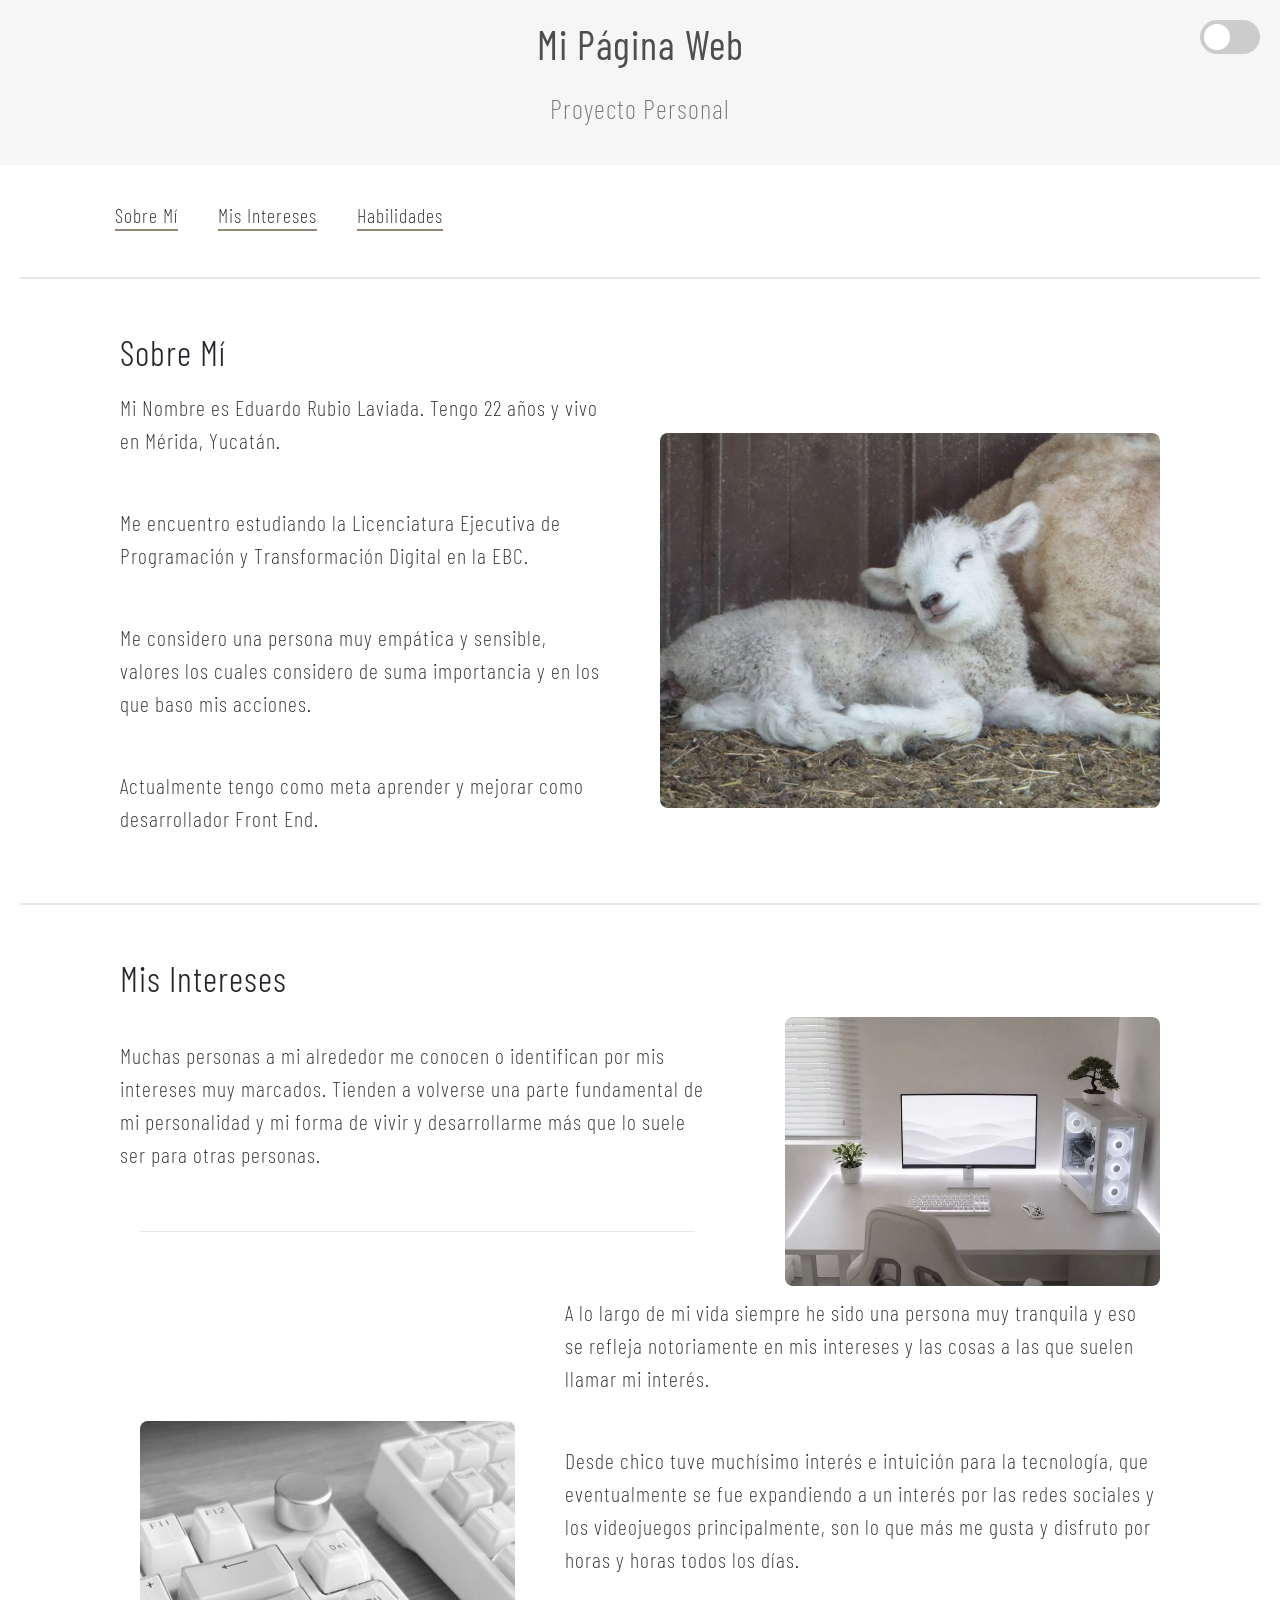
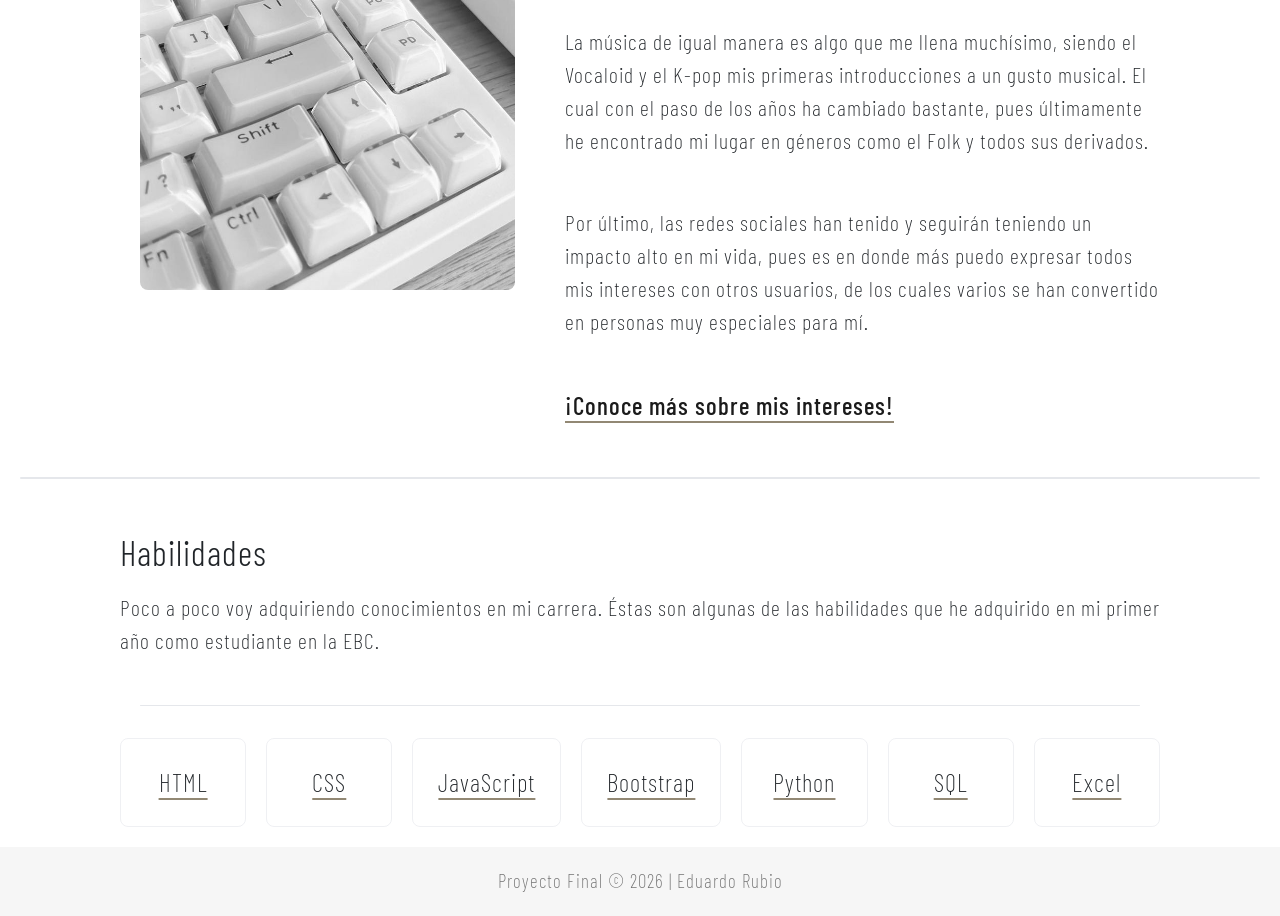
==== commit 627aa731: "Fix HTML formatting and structure" ====
--- a/index.html
+++ b/index.html
@@ -80,7 +80,7 @@
                     <p>
                         La música de igual manera es algo que me llena muchísimo, siendo el Vocaloid y el K-pop mis
                         primeras introducciones a un gusto musical. El cual con el paso de los años ha cambiado bastante, 
-                        pues últimamente he encontrado mi lugar en géneros como el olk y todos sus derivados.
+                        pues últimamente he encontrado mi lugar en géneros como el Folk y todos sus derivados.
                     </p>
                     <br>
                     <p>
